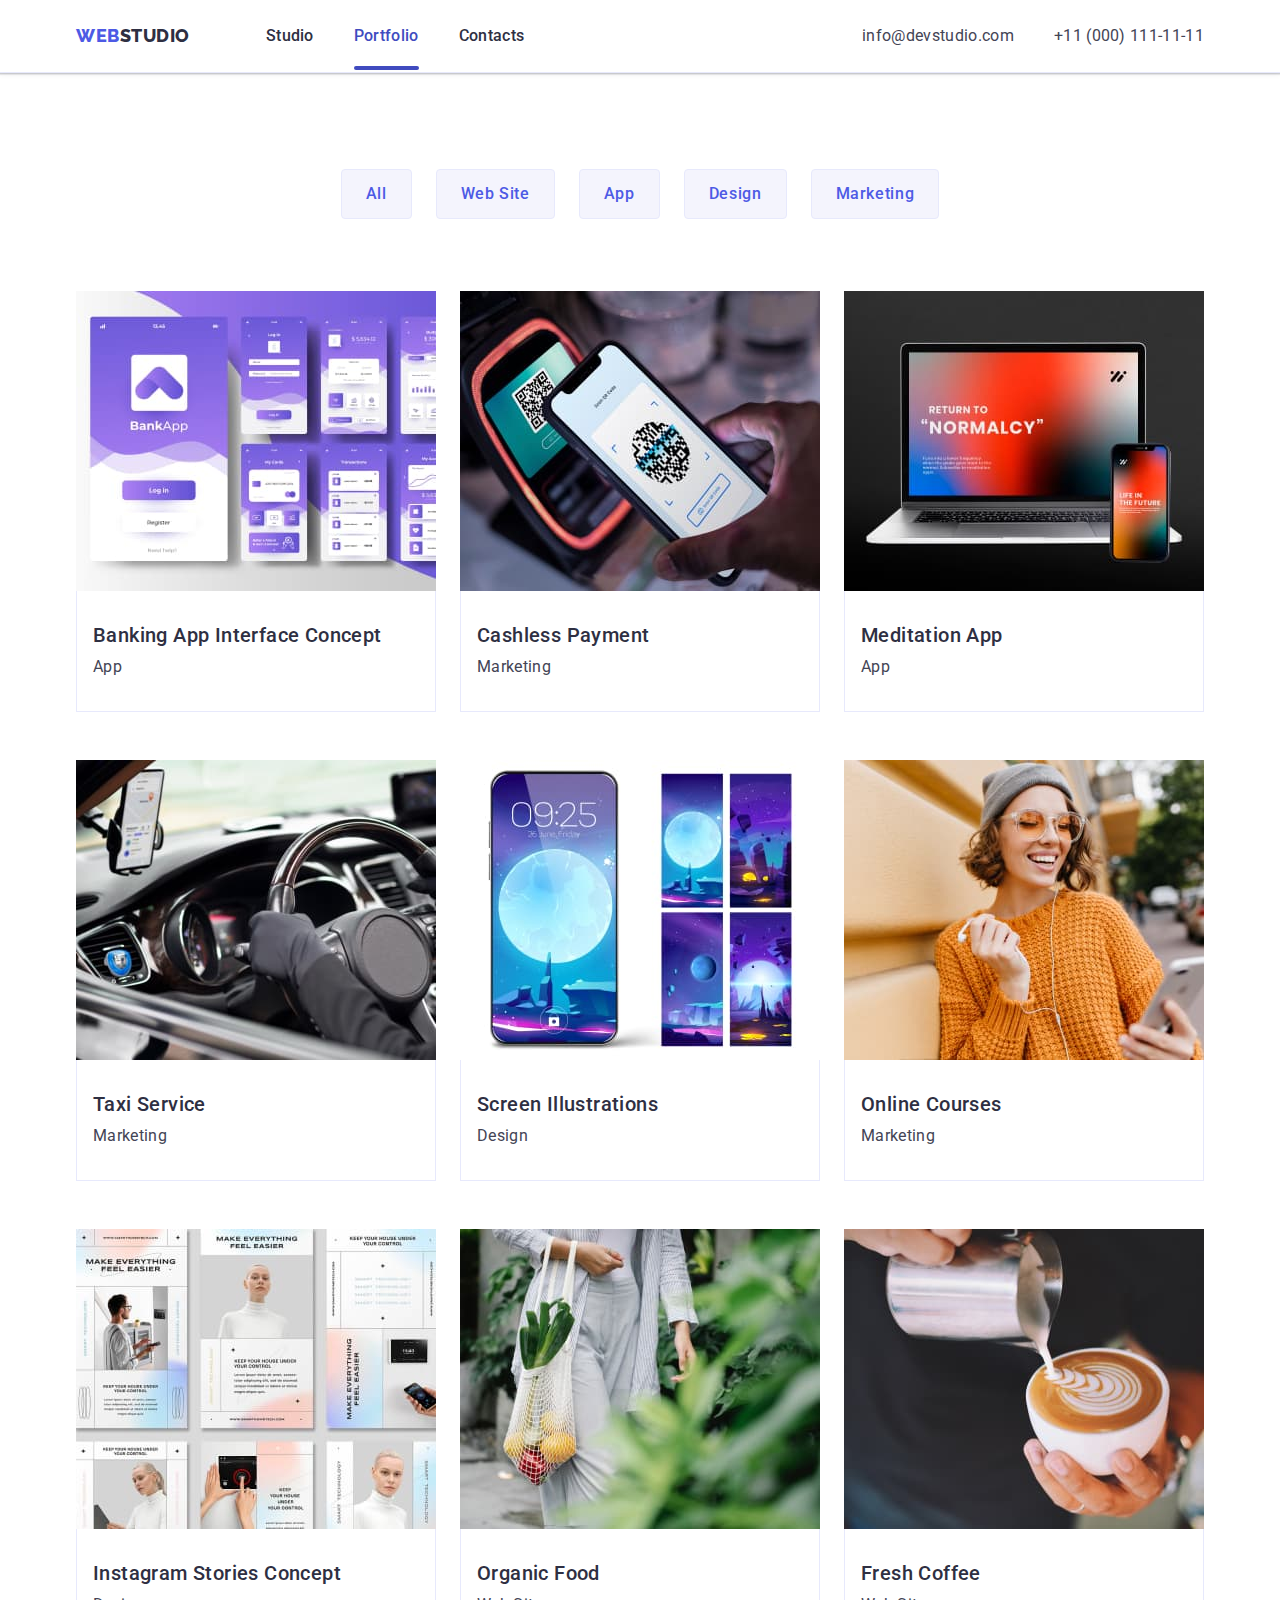
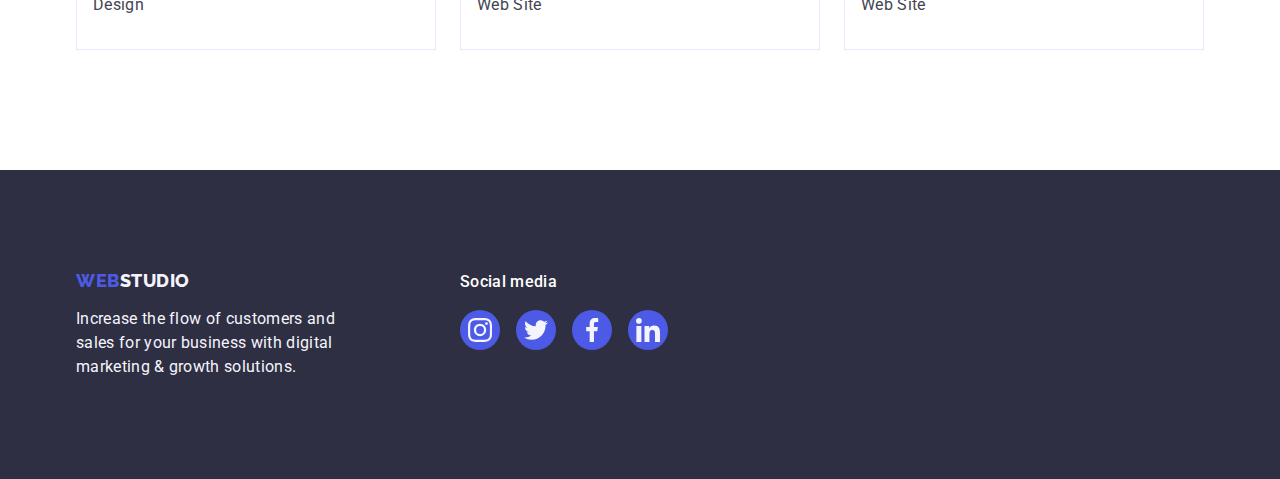
==== portfolio.html @ b3097ff4 "Initial commit" ====
<!DOCTYPE html>
<html lang="en">
  <head>
    <meta charset="UTF-8" />
    <meta http-equiv="X-UA-Compatible" content="IE=edge" />
    <meta name="viewport" content="width=device-width, initial-scale=1.0" />
    <title>Portfolio</title>
    <link rel="preconnect" href="https://fonts.googleapis.com" />
    <link rel="preconnect" href="https://fonts.gstatic.com" crossorigin />
    <link rel="stylesheet" href="https://cdnjs.cloudflare.com/ajax/libs/modern-normalize/1.0.0/modern-normalize.min.css">
    <link
      href="https://fonts.googleapis.com/css2?family=Raleway:wght@800&family=Roboto:wght@400;500;700&display=swap"
      rel="stylesheet"
    />
    <link rel="stylesheet" href="./css/styles.css" />
  </head>
  <body>
    <header class="page-header">
      <div class="container page-header-container">
        <nav class="page-navigation">
          <a class="logo link" href="./index.html"
            >Web<span class="header-second-part-logo">Studio</span></a
          >
          <ul class="menu list">
            <li class="menu-item">
              <a class="menu-link link" href="./index.html">Studio</a>
            </li>
            <li class="menu-item">
              <a class="menu-link current link" href="./portfolio.html">Portfolio</a>
            </li>
            <li class="menu-item">
              <a class="menu-link link" href="">Contacts</a>
            </li>
          </ul>
        </nav>
        <address class="comp-adress">
          <ul class="contact-list list">
            <li class="contact-list-item">
              <a class="contact-list-link link" href="mailto:info@devstudio.com"
                >info@devstudio.com</a
              >
            </li>
            <li class="contact-list-item">
              <a class="contact-list-link link" href="tel:+110001111111">+11 (000) 111-11-11</a>
            </li>
          </ul>
        </address>
      </div>
    </header>
    <main>
      <section class="portfolio-page ">
        <div class="container"><h1 hidden>Our Potfolio</h1>
        <ul class="btn-list list">
          <li class="btn-item">
            <button class="filter-btn" type="button">All</button>
          </li>
          <li class="btn-item">
            <button class="filter-btn" type="button">Web Site</button>
          </li>
          <li class="btn-item">
            <button class="filter-btn" type="button">App</button>
          </li>
          <li class="btn-item">
            <button class="filter-btn" type="button">Design</button>
          </li>
          <li class="btn-item">
            <button class="filter-btn" type="button">Marketing</button>
          </li>
        </ul>
        <ul class="works-list list">
          <li class="works-item">
            <a class="works-item-link link" href="">
              <div class="works-list-img-wrapper">
              <img src="./images/banking-app.jpg" alt="App intefaces"  />
              <p class="overlay">14 Stylish and User-Friendly App Design Concepts · Task Manager App · Calorie Tracker App · Exotic Fruit Ecommerce App · Cloud Storage App</p>
            </div>
              <div class="works-item-text"><h2 class="works-name">Banking App Interface Concept</h2>
              <p class="works-description">App</p></div>
            </a>
          </li>
          <li class="works-item">
            <a class="works-item-link link" href="">
              <div class="works-list-img-wrapper">
              <img
                src="./images/cashless-payment.jpg"
                alt="Payment by Smartphone"
              />
              <p class="overlay">14 Stylish and User-Friendly App Design Concepts · Task Manager App · Calorie Tracker App · Exotic Fruit Ecommerce App · Cloud Storage App</p>
            </div>
              <div class="works-item-text"><h2 class="works-name">Cashless Payment</h2>
              <p class="works-description">Marketing</p></div></a
            >
          </li>
          <li class="works-item">
            <a class="works-item-link link" href="">
              <div class="works-list-img-wrapper">
              <img
                src="./images/meditation-app.jpg"
                alt="Computer and Smartphone"
              />
              <p class="overlay">14 Stylish and User-Friendly App Design Concepts · Task Manager App · Calorie Tracker App · Exotic Fruit Ecommerce App · Cloud Storage App</p>
            </div>
              <div class="works-item-text"><h2 class="works-name">Meditation App</h2>
              <p class="works-description">App</p></div></a
            >
          </li>
          <li class="works-item">
            <a class="works-item-link link" href="">
              <div class="works-list-img-wrapper">
              <img
                src="./images/taxi-service.jpg"
                alt="Car steering wheel"
              />
              <p class="overlay">14 Stylish and User-Friendly App Design Concepts · Task Manager App · Calorie Tracker App · Exotic Fruit Ecommerce App · Cloud Storage App</p>
            </div>
              <div class="works-item-text"><h2 class="works-name">Taxi Service</h2>
              <p class="works-description">Marketing</p></div></a
            >
          </li>
          <li class="works-item">
            <a class="works-item-link link" href="">
              <div class="works-list-img-wrapper">
              <img
                src="./images/screen-illustrations.jpg"
                alt="Phone wallpapers"
              />
              <p class="overlay">14 Stylish and User-Friendly App Design Concepts · Task Manager App · Calorie Tracker App · Exotic Fruit Ecommerce App · Cloud Storage App</p>
            </div>
              <div class="works-item-text"><h2 class="works-name">Screen Illustrations</h2>
              <p class="works-description">Design</p></div></a
            >
          </li>
          <li class="works-item">
            <a class="works-item-link link" href="">
              <div class="works-list-img-wrapper">
              <img
                src="./images/online-courses.jpg"
                alt="Girl with headphones"
              />
              <p class="overlay">14 Stylish and User-Friendly App Design Concepts · Task Manager App · Calorie Tracker App · Exotic Fruit Ecommerce App · Cloud Storage App</p>
            </div>
              <div class="works-item-text"><h2 class="works-name">Online Courses</h2>
              <p class="works-description">Marketing</p></div></a
            >
          </li>
          <li class="works-item">
            <a class="works-item-link link" href="">
              <div class="works-list-img-wrapper">
              <img
                src="./images/insta-stories-concept.jpg"
                alt="Stories templates"
              />
              <p class="overlay">14 Stylish and User-Friendly App Design Concepts · Task Manager App · Calorie Tracker App · Exotic Fruit Ecommerce App · Cloud Storage App</p>
            </div>
              <div class="works-item-text"><h2 class="works-name">Instagram Stories Concept</h2>
              <p class="works-description">Design</p></div></a
            >
          </li>
          <li class="works-item">
            <a class="works-item-link link" href="">
              <div class="works-list-img-wrapper">
              <img src="./images/organic-food.jpg" alt="Bag with fruits"  />
              <p class="overlay">14 Stylish and User-Friendly App Design Concepts · Task Manager App · Calorie Tracker App · Exotic Fruit Ecommerce App · Cloud Storage App</p>
            </div>
              <div class="works-item-text"><h2 class="works-name">Organic Food</h2>
              <p class="works-description">Web Site</p></div></a
            >
          </li>
          <li class="works-item">
            <a class="works-item-link link" href="">
              <div class="works-list-img-wrapper">
              <img src="./images/fresh-coffee.jpg" alt="Cofee making"  />
              <p class="overlay">14 Stylish and User-Friendly App Design Concepts · Task Manager App · Calorie Tracker App · Exotic Fruit Ecommerce App · Cloud Storage App</p>
            </div>
              <div class="works-item-text"><h2 class="works-name">Fresh Coffee</h2>
              <p class="works-description">Web Site</p></div>
            </a>
          </li>
        </ul>
      </div>
      </section>
    </main>
      <footer class="footer">
        <div class="footer-container container">
          <div class="footer-information"><a class="logo footer-logo link" href="./index.html"
            >Web<span class="footer-second-part-logo">Studio</span></a
          >
  
          <p class="footer-text">
            Increase the flow of customers and sales for your business with digital marketing & growth
            solutions.
          </p></div>
          <div class="footer-social">
            <p class="footer-social-title">Social media</p>
            <ul class="footer-social-list list">
              <li class="footer-social-list-item"><a href="" class="footer-socail-list-link">
                <svg class="footer-social-list-icon"
                aria-label="instagram icon"
                width="24"
                height="24">
                  <use href="./images/icons.svg#icon-instagram"></use>
                </svg>
              </a></li>
              <li class="footer-social-list-item"><a href="" class="footer-socail-list-link">
                <svg class="footer-social-list-icon"
                aria-label="twitter icon"
                width="24"
                height="24">
                  <use href="./images/icons.svg#icon-twitter"></use>
                </svg>
              </a></li>
              <li class="footer-social-list-item"><a href="" class="footer-socail-list-link">
                <svg class="footer-social-list-icon"
                aria-label="facebook icon"
                width="24"
                height="24">
                  <use href="./images/icons.svg#icon-facebook"></use>
                </svg>
              </a></li>
              <li class="footer-social-list-item"><a href="" class="footer-socail-list-link">
                <svg class="footer-social-list-icon"
                aria-label="linkedin icon"
                width="24"
                height="24">
                  <use href="./images/icons.svg#icon-linkedin"></use>
                </svg>
              </a></li>
            </ul>
          </div>
        </div>
      </footer>
  </body>
</html>
---- css/styles.css ----
:root {
  --primary-brand-color: #4d5ae5;
  --pressed-state-color: #404bbf;
  --dark-color: #2e2f42;
  --success-color: #31d0aa;
  --body-text-color: #434455;
  --subtle-text-color: #8e8f99;
  --accent-color: #e7e9fc;
  --light-color: #f4f4fd;
  --modal-overlay-color: #2e2f42;
  --hero-background-color: #2e2f42;
  --white-background-color: #ffffff;
  --modal-background-color: #fcfcfc;
}

.list {
  list-style: none;
}

.link {
  text-decoration: none;
}

button {
  cursor: pointer;
}

h1,
h2,
h3,
h4,
h5,
h6,
p {
  margin-top: 0;
  margin-bottom: 0;
}

ul {
  margin-top: 0;
  margin-bottom: 0;
  padding-left: 0;
}

img {
  display: block;
}

body {
  font-family: 'Roboto', sans-serif;
  color: var(--body-text-color);
  font-weight: 400;
  font-size: 16px;
  line-height: 1.5;
  letter-spacing: 0.02em;
  background-color: var(--white-background-color);
}

.container {
  width: 1158px;
  margin: 0 auto;
  padding: 0 15px;
}

.logo {
  font-family: 'Raleway', sans-serif;
  font-weight: 800;
  font-size: 18px;
  line-height: 1.17;
  letter-spacing: 0.03em;
  text-transform: uppercase;
  color: var(--primary-brand-color);
  margin-right: 76px;
}

.header-second-part-logo {
  color: var(--dark-color);
}

.footer-second-part-logo {
  color: var(--light-color);
}

.comp-adress {
  font-style: normal;
  margin-left: auto;
}

.menu-item {
  
  font-weight: 500;
  font-size: 16px;
  line-height: 1.5;
  padding-top: 24px;
  padding-bottom: 24px;

}

.menu-link {
  position: relative;
  color: var(--dark-color);
  padding-top: 24px;
  padding-bottom: 24px;

  transition: color 250ms cubic-bezier(0.4, 0, 0.2, 1);
}

.menu-link:active,
.menu-link:hover,
.menu-link:focus {
  color: var(--pressed-state-color);
}

.contact-list-link {
  font-size: 16px;
  line-height: 1.5;
  color: var(--body-text-color);

  transition: color 250ms cubic-bezier(0.4, 0, 0.2, 1);
}

.contact-list-link:hover,
.contact-list-link:focus {
  color: var(--pressed-state-color);
}

/* Header */

.page-navigation {
  display: flex;
  align-items: center;
}

.page-header {
  border-bottom: 1px solid var(--accent-color);
  display: flex;
  align-items: center;
  box-shadow: 0px 2px 1px rgba(46, 47, 66, 0.08), 0px 1px 1px rgba(46, 47, 66, 0.16), 0px 1px 6px rgba(46, 47, 66, 0.08);
}

.page-header-container {
  display: flex;
  align-items: center;
  /* padding-bottom: 24px;
  padding-top: 24px; */
}

.current {
  color: var(--pressed-state-color);
}

.current::after {
content: '';
position: absolute;
display: block;
width: 100%;
height: 4px;
left: 0px;
bottom: -1px;
background-color: var(--pressed-state-color);
border-radius: 2px;
}

.menu {
  display: flex;
  gap: 40px;
}

.contact-list {
  display: flex;
  gap: 40px;
}

.hero {
  background-color: var(--dark-color);
  max-width: 1440px;
  margin: auto;
  padding-top: 188px;
  padding-bottom: 188px;
  background-image: linear-gradient(rgba(46, 47, 66, 0.7), rgba(46, 47, 66, 0.7)),
    url(../images/people-office.jpg);
    background-size: cover;
    background-repeat: no-repeat; 
    background-position: center;

}

.hero-title {
  font-weight: 700;
  font-size: 56px;
  line-height: 1.07;
  color: var(--white-background-color);
  letter-spacing: 0.02em;
  max-width: 496px;
  margin: auto;
  padding-bottom: 48px;
  text-align: center;
}

.modal-btn {
  display: block;

  min-width: 169px;
  height: 56px;
  padding: 16px 32px;
  border: none;
  border-radius: 4px;
  margin: auto;

  font-family: 'Roboto', sans-serif;
  font-weight: 500;
  font-size: 16px;
  line-height: 1.5;
  align-items: center;
  letter-spacing: 0.04em;
  color: var(--white-background-color);
  background-color: var(--primary-brand-color);

  transition: background-color 250ms cubic-bezier(0.4, 0, 0.2, 1);
}

.modal-btn:hover,
.modal-btn:focus {
  background-color: var(--pressed-state-color);
}

.features {
  padding-top: 120px;
  padding-bottom: 120px;
}
.features-item-title {
  margin-bottom: 8px;

  font-weight: 500;
  font-size: 20px;
  line-height: 1.2;
  color: var(--dark-color);
  letter-spacing: 0.02em;
}

.features-list {
  display: flex;
  gap: 24px;
}

.features-item {
  width: calc((100% - 72px) / 4);
}

.features-icon {


}

.features-picture {
  background-color: var(--light-color);
  width: 264px;
  height: 112px;
  margin-bottom: 8px;
  display: flex;
  justify-content: center;
  align-items: center;
  border-radius: 4px;
}

.main-page-section-title {
  margin-bottom: 72px;

  font-weight: 700;
  font-size: 36px;
  line-height: 1.11;
  color: var(--dark-color);
  letter-spacing: 0.02em;
  text-transform: capitalize;
  text-align: center;
}

.activities {
  padding-bottom: 120px;
}

.activities-list {
  display: flex;
  gap: 24px;
}

.activities-item {
  width: calc((100% - 48px) / 3);
}

.employees-list {
  display: flex;
  gap: 24px;
}

.employees {
  background-color: var(--light-color);
  /* width: 1440px; */
  margin: 0 auto;
  padding-top: 120px;
  padding-bottom: 120px;
}

.employees-card {
  background-color: var(--white-background-color);
  box-shadow: 0px 1px 6px rgba(46, 47, 66, 0.08), 0px 1px 1px rgba(46, 47, 66, 0.16), 0px 2px 1px rgba(46, 47, 66, 0.08);
  border-radius: 0px 0px 4px 4px;

  width: calc((100% - 72px) / 4);
}

.employees-name {
  margin-bottom: 8px;

  font-weight: 500;
  font-size: 20px;
  line-height: 1.2;
  color: var(--dark-color);
  letter-spacing: 0.02em;
  text-align: center;
}

.employees-position {
  text-align: center;
  margin-bottom: 8px;
}

.employees-description {
  padding-top: 32px;
  padding-bottom: 32px;
}

.social-list {
  display: flex;
  justify-content: center;
  gap: 24px;
}

.social-list-link {
  display: flex;
  justify-content: center;
  align-items: center;
  width: 40px;
  height: 40px;
  border-radius: 50%;
  
  background-color: var(--primary-brand-color);

  transition: background-color 250ms cubic-bezier(0.4, 0, 0.2, 1);
}

.social-list-link:hover,
.social-list-link:focus {
  background-color: var(--pressed-state-color);
}

.social-list-icon {
  fill: var(--light-color);
}

.customers {
  /* width: 1440px; */
  margin: 0 auto;
  padding-top: 120px;
  padding-bottom: 120px;
}

.customers-list {
  display: flex;
  gap: 24px;
}

.customers-section-title {
  margin-bottom: 72px;

  font-weight: 700;
  font-size: 36px;
  line-height: 1.1;
  color: var(--dark-color);
  letter-spacing: 0.02em;
  text-transform: capitalize;
  text-align: center;
}

.customers-item-link {
  border: 1px solid var(--subtle-text-color);
  border-radius: 4px;

  display: flex;
  justify-content: center;
  align-items: center;
  width: 168px;
  height: 88px;
  color: var(--subtle-text-color);
  fill: var(--subtle-text-color);
  border-color: var(--subtle-text-color);

  transition: border-color 250ms cubic-bezier(0.4, 0, 0.2, 1), color 250ms cubic-bezier(0.4, 0, 0.2, 1);
}

.customers-item-link:hover,
.customers-item-link:focus, 
.customers-item-link:hover .customers-icon,
.customers-item-link:focus .customers-icon {
  fill: var(--pressed-state-color);
  border-color: var(--pressed-state-color);
  color: var(--pressed-state-color);
}

.customers-icon {
  fill: currentColor;
}

.footer {
  background-color: var(--dark-color);
  /* width: 1440px; */
  margin: 0 auto;
  padding-bottom: 100px;
  padding-top: 100px;
}

.footer-container {
  display: flex;
  align-items: baseline
}

.footer-information {
  margin-right: 120px;
}

.footer-text {
  color: var(--light-color);
  max-width: 264px;
}

.footer-logo {
  display: inline-block;
  margin-bottom: 16px;
}

.footer-social-title {
  font-weight: 500;
  font-size: 16px;
  line-height: 1.5;
  letter-spacing: 0.02em;
  color: var(--white-background-color);
  margin-bottom: 16px;
}

.footer-social-list {
  display: flex;
  gap: 16px;
}

.footer-socail-list-link{
  display: flex;
  justify-content: center;
  align-items: center;
  width: 40px;
  height: 40px;
  border-radius: 50%;
  background-color: var(--primary-brand-color);

  transition: background-color 250ms cubic-bezier(0.4, 0, 0.2, 1);
}

.footer-social-list-icon {
  fill: var(--light-color) ;
}

.footer-socail-list-link:hover,
.footer-socail-list-link:focus {
  background-color: var(--success-color);
} 

/* Portfolio */

.btn-list {
  display: flex;
  justify-content: center;
  gap: 24px;
  margin-bottom: 72px;
}

.filter-btn {
  border: 1px solid var(--accent-color);
  border-color: var(--accent-color);
  border-radius: 4px;
  padding: 12px 24px;

  color: var(--primary-brand-color);
  background-color: var(--light-color);
  box-shadow: none;
  font-family: 'Roboto', sans-serif;
  font-weight: 500;
  font-size: 16px;
  line-height: 1.5;
  letter-spacing: 0.04em;

  transition: border-color 250ms cubic-bezier(0.4, 0, 0.2, 1), color 250ms cubic-bezier(0.4, 0, 0.2, 1), background-color 250ms cubic-bezier(0.4, 0, 0.2, 1), box-shadow 250ms cubic-bezier(0.4, 0, 0.2, 1); 
}

.filter-btn:hover,
.filter-btn:focus {
  border: 1px solid transparent;

  color: var(--white-background-color);
  background-color: var(--pressed-state-color);
  box-shadow: 0px 3px 1px rgba(0, 0, 0, 0.1), 0px 2px 1px rgba(0, 0, 0, 0.08), 0px 2px 2px rgba(0, 0, 0, 0.12);
}

.portfolio-page {
  padding-top: 96px;
  padding-bottom: 120px;
}

.works-list {
  display: flex;
  flex-wrap: wrap;
  column-gap: 24px;
  row-gap: 48px;
}

.works-item {
  box-sizing: border-box;
  flex-basis: calc((100% - 48px) / 3);
}

.works-name {
  margin-bottom: 8px;

  font-weight: 500;
  font-size: 20px;
  line-height: 1.2;
  letter-spacing: 0.02em;
  color: var(--dark-color);
}

.works-item-link {
  display: block;

  transition: box-shadow 250ms cubic-bezier(0.4, 0, 0.2, 1);
}

.works-description {
  color: var(--body-text-color);
}

.works-item-text {
  padding: 32px 16px;

  border: 1px solid var(--accent-color);
  border-top: none;
}

.works-item-link:hover,
.works-item-link:focus {
  box-shadow: 0px 1px 6px rgba(46, 47, 66, 0.08), 0px 1px 1px rgba(46, 47, 66, 0.16), 0px 2px 1px rgba(46, 47, 66, 0.08);
}

.works-list-img-wrapper {
  position: relative;
  overflow: hidden;
}

.overlay {
  position: absolute;
  top: 0px;
  left: 0px;
  width: 100%;
  height: 100%;

  padding: 40px 32px;

  background-color: var(--primary-brand-color);
  color: var(--light-color);
  overflow: auto;

  transform: translateY(100%);
  transition: transform 250ms cubic-bezier(0.4, 0, 0.2, 1);
}

.works-item-link:hover .overlay,
.works-item-link:focus .overlay {
  transform: translateY(0%);
}

.backdrop {
  position: fixed;
  top: 0px;
  left: 0px;
  width: 100%;
  height: 100%;
  background-color: rgba(46, 47, 66, 0.4);
  opacity: 1; 
  visibility: visible;
  pointer-events: auto;

  transition: opacity 250ms cubic-bezier(0.4, 0, 0.2, 1), visibility 250ms cubic-bezier(0.4, 0, 0.2, 1);
}

.modal {
  position: absolute;
  top: 50%;
  left: 50%;
  transform: translate(-50%, -50%);
  transition: transform 250ms cubic-bezier(0.4, 0, 0.2, 1); 

  width: 408px;
  min-height: 576px;
  background-color: var(--modal-background-color);
  box-shadow: 0px 1px 1px rgba(0, 0, 0, 0.14), 0px 1px 3px rgba(0, 0, 0, 0.12), 0px 2px 1px rgba(0, 0, 0, 0.2);
  border-radius: 4px;
}

.modal-close-btn {
  position: absolute;
  top: 24px;
  right: 24px;
  display: flex;
  align-items: center;
  justify-content: center;
  width: 24px;
  height: 24px;
  padding: 0px;
  background-color: var(--accent-color);
  border: 1px solid rgba(0, 0, 0, 0.1);
  border-radius: 50%;

  transition: background-color 250ms cubic-bezier(0.4, 0, 0.2, 1), border 250ms cubic-bezier(0.4, 0, 0.2, 1);
}

.modal-close-btn:hover,
.modal-close-btn:focus {
  background-color: var(--pressed-state-color);
  border: none;
}

.modal-close-icon {
  fill: var(--dark-color);
  transition: fill 250ms cubic-bezier(0.4, 0, 0.2, 1);
}

.modal-close-btn:hover .modal-close-icon,
.modal-close-btn:focus .modal-close-icon {
  fill: var(--white-background-color);
}

.is-hidden {
  opacity: 0;
  visibility: hidden;
  pointer-events: none;
}
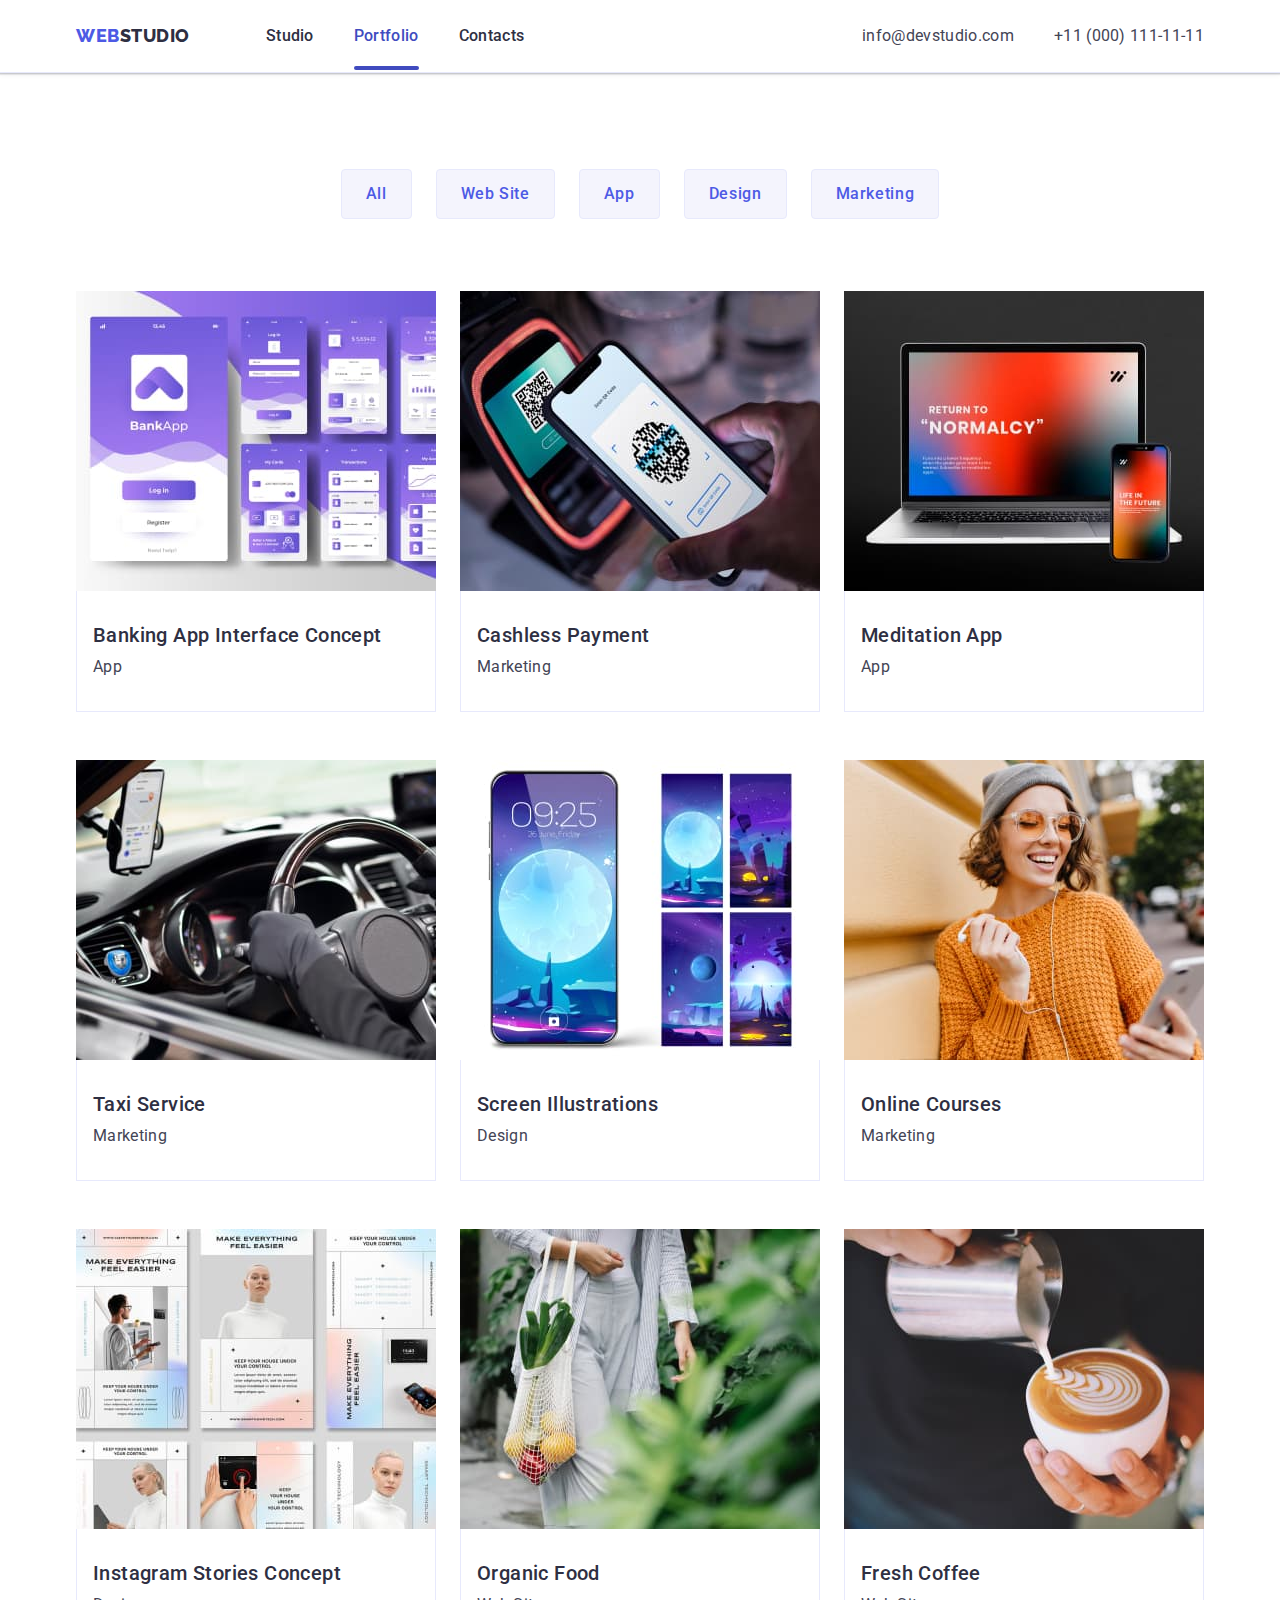
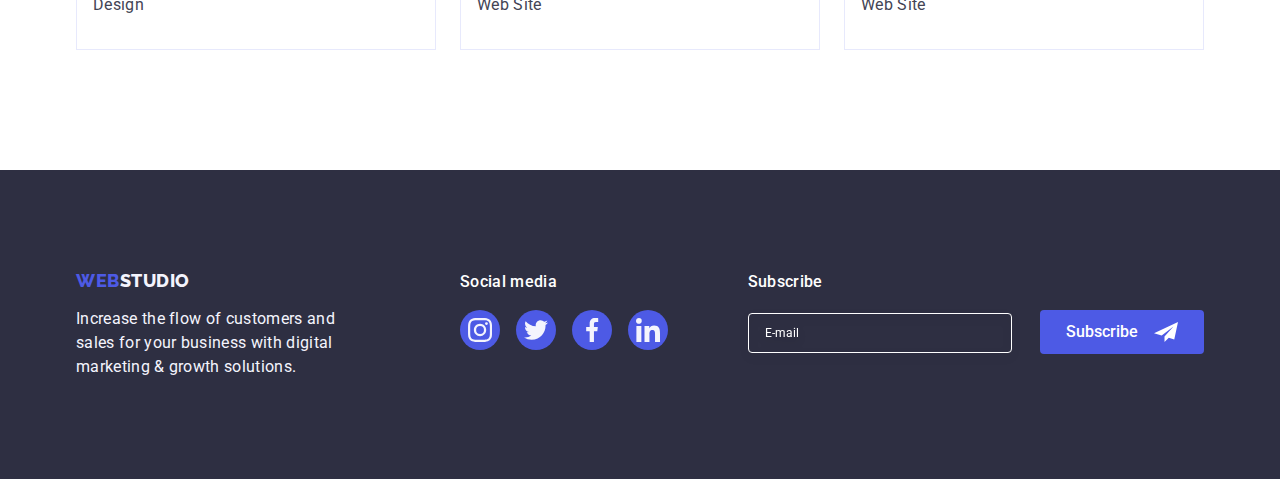
==== commit 94d7839f: "Add forms" ====
--- a/portfolio.html
+++ b/portfolio.html
@@ -227,6 +227,15 @@
               </a></li>
             </ul>
           </div>
+          <form class="subscribe-form">
+            <label class="subscribe-form-desc" for="email">Subscribe</label>
+            <input class="subscribe-form-input" type="email" name="email" placeholder="E-mail" id="email">
+            <button class="subscribe-form-submit" type="submit">Subscribe
+              <svg class="telegram-icon" width="24" height="24">
+                <use href="./images/icons.svg#icon-telegram"></use>
+              </svg>
+            </button>
+          </form>
         </div>
       </footer>
   </body>
--- a/css/styles.css
+++ b/css/styles.css
@@ -650,4 +650,245 @@
   opacity: 0;
   visibility: hidden;
   pointer-events: none;
-}+}
+
+.contact-form {
+  padding-top: 72px;
+  padding-left: 24px;
+  padding-right: 24px;
+  padding-bottom: 24px;
+}
+
+.contact-form-title {
+  margin-bottom: 16px;
+  font-weight: 500;
+font-size: 16px;
+line-height: 1.5;
+
+text-align: center;
+letter-spacing: 0.02em;
+color: var(--dark-color);
+}
+
+.contact-form-field-desc{
+  display: block;
+}
+
+.contact-form-field-desc,
+.privacy-desc {
+  margin-bottom: 4px;
+  display: block;
+  font-weight: 400;
+font-size: 12px;
+line-height: 1.17;
+letter-spacing: 0.04em;
+color: var(--subtle-text-color);
+}
+
+
+.contact-form-input {
+  box-sizing: border-box;
+  margin-bottom: 8px;
+  padding: 8px 38px;
+  width: 360px;
+height: 40px;
+border: 1px solid rgba(46, 47, 66, 0.4);
+border-radius: 4px;
+background-color: var(--modal-background-color);
+transition: border-color 250ms cubic-bezier(0.4, 0, 0.2, 1);
+}
+
+.contact-form-input:focus + .contact-form-icon {
+  fill: var(--primary-brand-color);
+}
+
+.contact-form-icon {
+  position: absolute;
+ top: 26px;
+ left: 16px;
+}
+
+.contact-field-container {
+  position: relative;
+}
+
+.contact-form-input:focus {
+  outline: none;
+  border-color: var(--primary-brand-color);
+}
+
+.contact-form-comment::placeholder {
+  color: rgba(46, 47, 66, 0.4);
+}
+
+.contact-form-comment {
+  margin-bottom: 16px;
+  width: 360px;
+  height: 120px;
+  resize: none;
+  padding: 8px 16px;
+
+  font-weight: 400;
+font-size: 12px;
+line-height: 1.17;
+
+letter-spacing: 0.04em;
+
+color: rgba(46, 47, 66, 0.4);
+border: 1px solid rgba(46, 47, 66, 0.4);
+border-radius: 4px;
+transition: border-color 250ms cubic-bezier(0.4, 0, 0.2, 1);
+
+}
+
+.contact-form-comment:focus {
+  outline: none;
+  border-color: var(--primary-brand-color);
+}
+
+.privacy-link {
+  color: var(--primary-brand-color);
+}
+
+.contact-form-submit {
+  display: block;
+margin-left: auto;
+margin-right: auto;
+  padding: 16px 32px;
+  min-width: 169px;
+
+  font-weight: 500;
+font-size: 16px;
+line-height: 1.5;
+align-items: center;
+text-align: center;
+letter-spacing: 0.04em;
+  color: var(--white-background-color);
+
+  background-color: var(--primary-brand-color);
+box-shadow: 0px 4px 4px rgba(0, 0, 0, 0.15);
+border-radius: 4px;
+border-color: transparent;
+
+transition: background-color 250ms cubic-bezier(0.4, 0, 0.2, 1);
+
+
+}
+.contact-form-submit:hover,
+.contact-form-submit:focus {
+  background-color: var(--pressed-state-color);
+}
+
+/* subscribe-form
+
+subscribe-form-input
+
+subsribe-form-submit */
+
+.subscribe-form {
+  margin-left: auto;
+}
+
+.subscribe-form-input {
+  background-color: transparent;
+  width: 264px;
+  height: 40px;
+
+  border: 1px solid var(--white-background-color);
+filter: drop-shadow(0px 4px 4px rgba(0, 0, 0, 0.15));
+border-radius: 4px;
+font-weight: 400;
+font-size: 12px;
+line-height: 2;
+color: var(--white-background-color);
+padding: 8px 16px;
+margin-right: 24px;
+}
+
+.subscribe-form-input:focus{
+  outline: none;
+}
+
+
+.subscribe-form-input::placeholder {
+  font-weight: 400;
+font-size: 12px;
+line-height: 2;
+color: var(--white-background-color);
+
+}
+
+.subscribe-form-desc {
+  /* display: block; */
+  font-weight: 500;
+  font-size: 16px;
+  line-height: 1.5;
+  letter-spacing: 0.02em;
+  color: var(--white-background-color);
+  margin-bottom: 16px;
+  display: flex;
+  align-items: center;
+}
+
+.subscribe-form-submit {
+max-width: 165px;
+box-sizing: border-box;
+
+display: inline-flex;
+align-items: center;
+gap: 16px;
+padding: 8px 24px;
+font-weight: 500;
+font-size: 16px;
+line-height: 1.5;
+background-color: var(--primary-brand-color);
+border-radius: 4px;
+border-color: transparent;
+color: var(--white-background-color);
+transition: background-color 250ms cubic-bezier(0.4, 0, 0.2, 1);
+}
+
+.subscribe-form-submit:hover,
+.subscribe-form-submit:focus {
+  background-color: var(--success-color);
+}
+
+.telegram-icon {
+  fill: var(--white-background-color);
+}
+
+
+.privacy-desc {
+  margin-bottom: 24px;
+  display: flex;
+  align-items: center;
+  gap: 8px;
+  }
+
+.privacy-checkbox {
+  appearance: none;
+  position: absolute;
+}
+
+.privacy-own-checkbox {
+box-sizing: border-box;
+  border: 1px solid rgba(46, 47, 66, 0.4);
+border-radius: 2px;
+transition: border 250ms cubic-bezier(0.4, 0, 0.2, 1);
+
+}
+
+.privacy-checkbox:checked + .privacy-own-checkbox {
+  border: none;
+}
+
+.privacy-icon {
+  opacity: 0;
+  transition: opacity 250ms cubic-bezier(0.4, 0, 0.2, 1);
+}
+
+.privacy-checkbox:checked + .privacy-own-checkbox > .privacy-icon {
+  opacity: 1;
+
+}
+
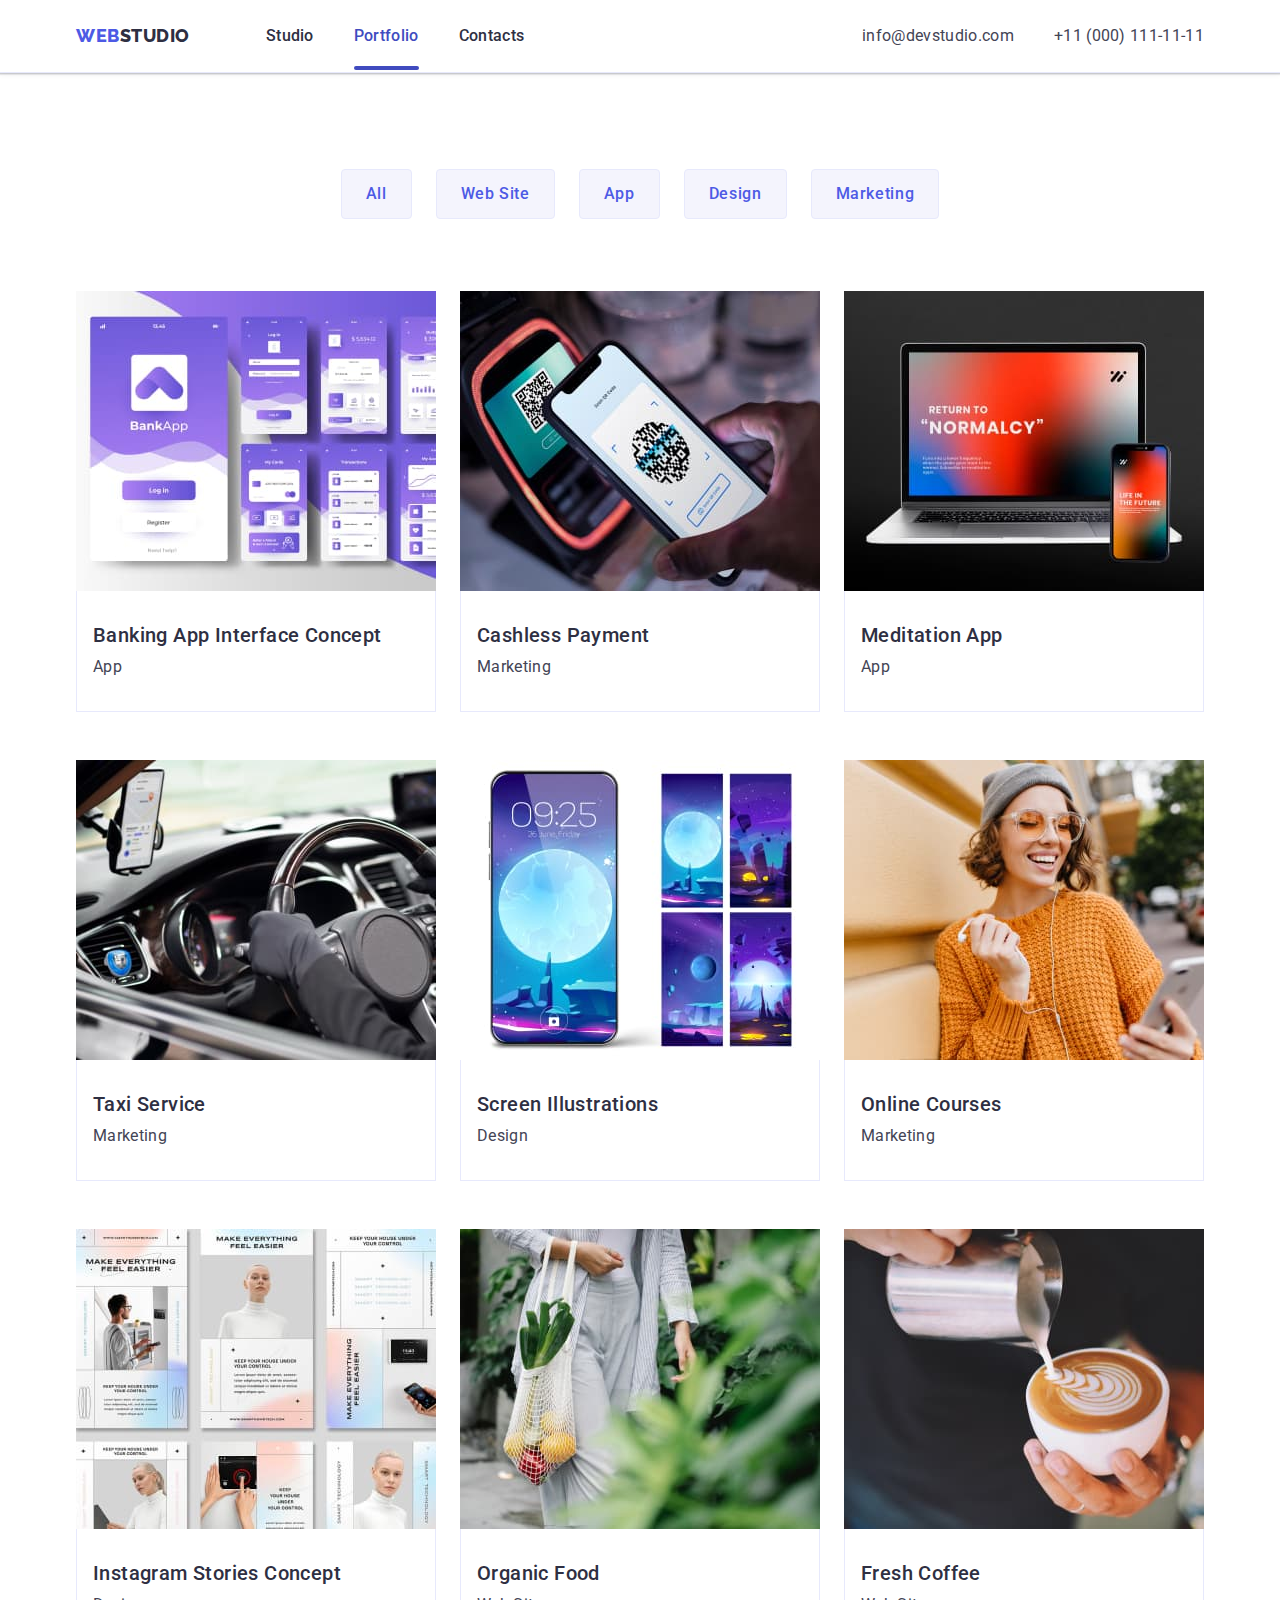
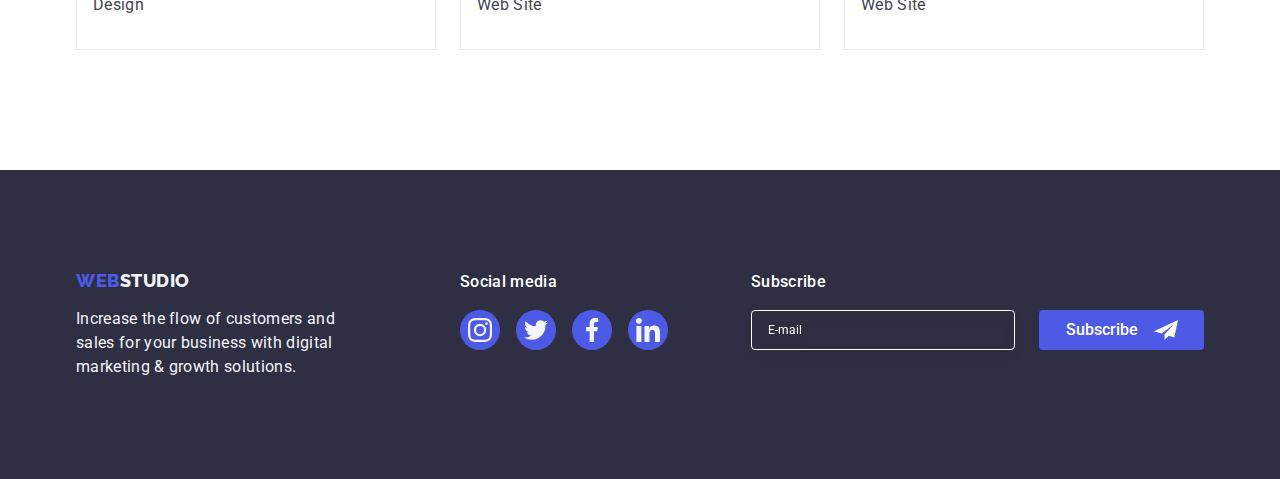
==== commit b1c58213: "Correct footer" ====
--- a/portfolio.html
+++ b/portfolio.html
@@ -227,15 +227,19 @@
               </a></li>
             </ul>
           </div>
-          <form class="subscribe-form">
-            <label class="subscribe-form-desc" for="email">Subscribe</label>
-            <input class="subscribe-form-input" type="email" name="email" placeholder="E-mail" id="email">
-            <button class="subscribe-form-submit" type="submit">Subscribe
-              <svg class="telegram-icon" width="24" height="24">
-                <use href="./images/icons.svg#icon-telegram"></use>
-              </svg>
-            </button>
-          </form>
+          <div class="subscribe-form">
+            <p class="subscribe-form-desc">Subscribe</p>
+            <form class="subscribe-form-container">
+              <label class="subscribe-label">
+                <input class="subscribe-form-input" type="email" name="email" placeholder="E-mail" id="email">
+              </label>
+              <button class="subscribe-form-submit" type="submit">Subscribe
+                <svg class="telegram-icon" width="24" height="24">
+                  <use href="./images/icons.svg#icon-telegram"></use>
+                </svg>
+              </button>
+            </form>
+          </div>
         </div>
       </footer>
   </body>
--- a/css/styles.css
+++ b/css/styles.css
@@ -779,17 +779,14 @@
   background-color: var(--pressed-state-color);
 }
 
-/* subscribe-form
-
-subscribe-form-input
-
-subsribe-form-submit */
 
 .subscribe-form {
   margin-left: auto;
 }
 
 .subscribe-form-input {
+  
+  box-sizing: border-box;
   background-color: transparent;
   width: 264px;
   height: 40px;
@@ -802,7 +799,6 @@
 line-height: 2;
 color: var(--white-background-color);
 padding: 8px 16px;
-margin-right: 24px;
 }
 
 .subscribe-form-input:focus{
@@ -830,13 +826,21 @@
   align-items: center;
 }
 
+.subscribe-form-container {
+  display: flex;
+  gap: 24px;
+}
+
 .subscribe-form-submit {
-max-width: 165px;
+  cursor: pointer;
+min-width: 165px;
+height: 40px;
 box-sizing: border-box;
-
-display: inline-flex;
+border: none;
+
+display: flex;
+justify-content: center;
 align-items: center;
-gap: 16px;
 padding: 8px 24px;
 font-weight: 500;
 font-size: 16px;
@@ -855,6 +859,7 @@
 
 .telegram-icon {
   fill: var(--white-background-color);
+  margin-left: 16px;
 }
 
 
